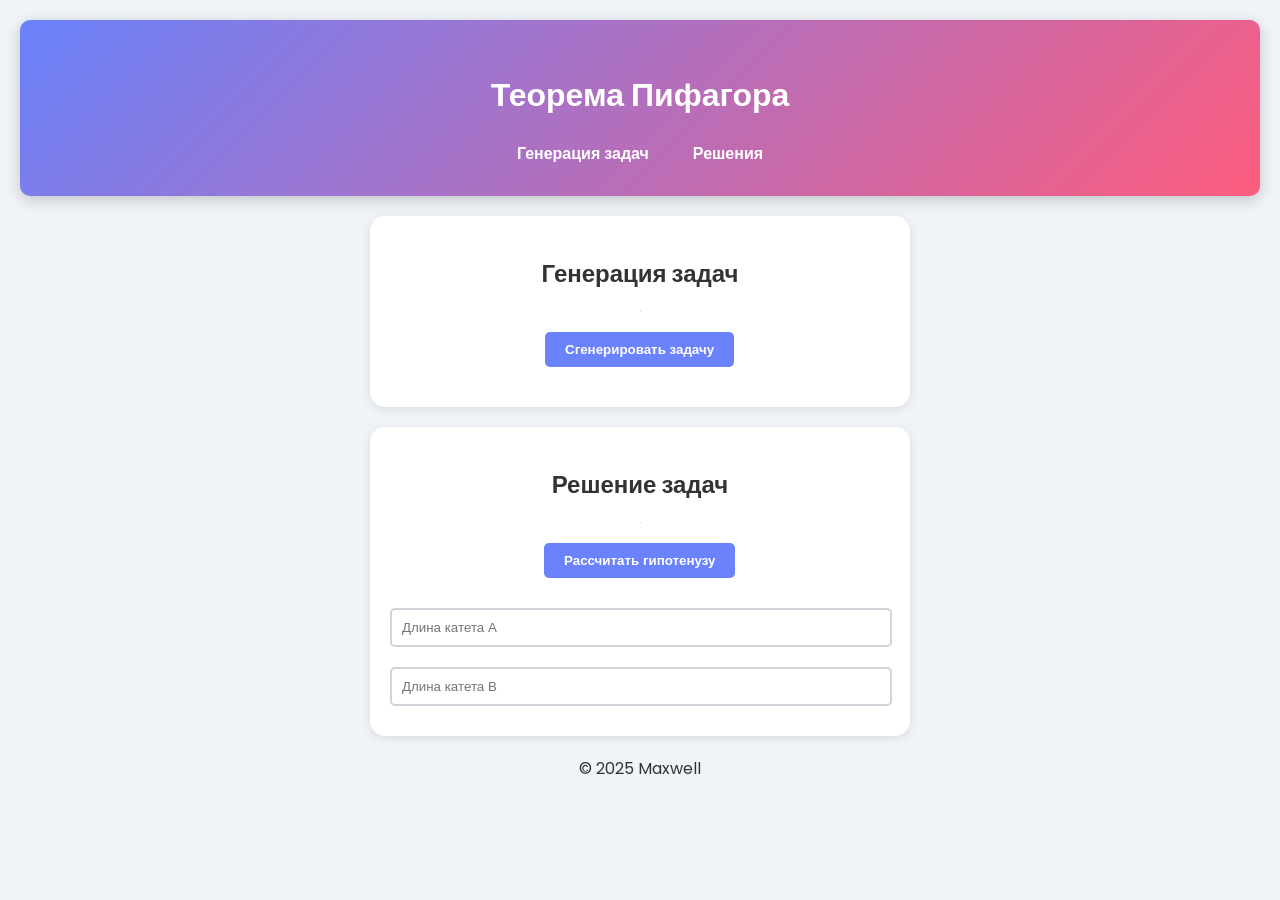
==== index.html @ eb2214d1 "Fix: Rename HTML file to index.html for GitHub Pages, fix .gitignore" ====
<!DOCTYPE html>
<html lang="ru">
<head>
    <meta charset="UTF-8">
    <meta name="viewport" content="width=device-width, initial-scale=1.0">
    <title>Теорема Пифагора</title>
    <link rel="stylesheet" href="styles.css">
    <link rel="preconnect" href="https://fonts.googleapis.com">
    <link rel="preconnect" href="https://fonts.gstatic.com" crossorigin>
    <link href="https://fonts.googleapis.com/css2?family=Poppins:wght@400;600&display=swap" rel="stylesheet">
</head>
<body>
    <header>
        <h1>Теорема Пифагора</h1>
        <nav>
            <a href="#generate">Генерация задач</a>
            <a href="#solutions">Решения</a>
        </nav>
    </header>

    <section id="generate" class="card fade-in">
        <h2>Генерация задач</h2>
        <img src="images/pithagorean_theorem.png" alt="Иллюстрация теоремы Пифагора" class="img-center zoom-hover">
        <div class="button-container">
            <button id="generateBtn">Сгенерировать задачу</button>
        </div>
        <div id="task"></div>
    </section>

    <section id="solutions" class="card fade-in">
        <h2>Решение задач</h2>
        <img src="images/math_study.jpg" alt="Изучение математики" class="img-center zoom-hover">
        <div class="button-container">
            <button id="calculateBtn">Рассчитать гипотенузу</button>
        </div>
        <input type="number" id="catetA" placeholder="Длина катета A" />
        <input type="number" id="catetB" placeholder="Длина катета B" />
        <div id="result"></div>
    </section>

    <footer>
        <p>&copy; 2025 Maxwell</p>
    </footer>

    <script src="script.js"></script>
</body>
</html>
---- styles.css ----
/* Оптимизированные стили - без дублирования */
body {
    font-family: 'Poppins', sans-serif;
    margin: 0;
    padding: 20px;
    background-color: #f0f4f8;
    color: #333;
    overflow-x: hidden;
}

/* Анимация появления при загрузке */
@keyframes fadeInUp {
    from {
        opacity: 0;
        transform: translateY(30px);
    }
    to {
        opacity: 1;
        transform: translateY(0);
    }
}

.fade-in {
    animation: fadeInUp 0.8s ease-out forwards;
}

/* Задержка анимации для второй секции */
#solutions.fade-in {
    animation-delay: 0.3s;
    opacity: 0;
}

/* Анимация увеличения изображений при наведении */
.zoom-hover {
    transition: transform 0.4s ease, box-shadow 0.4s ease;
}

.zoom-hover:hover {
    transform: scale(1.05);
    box-shadow: 0 8px 25px rgba(0, 0, 0, 0.2);
}

/* Анимация пульсации для кнопок */
@keyframes pulse {
    0% {
        box-shadow: 0 0 0 0 rgba(106, 130, 251, 0.7);
    }
    70% {
        box-shadow: 0 0 0 10px rgba(106, 130, 251, 0);
    }
    100% {
        box-shadow: 0 0 0 0 rgba(106, 130, 251, 0);
    }
}

button:hover {
    background-color: #5a72e4;
    transform: translateY(-2px);
    animation: pulse 1s infinite;
}

/* Анимация появления результатов */
@keyframes slideIn {
    from {
        opacity: 0;
        transform: translateX(-20px);
    }
    to {
        opacity: 1;
        transform: translateX(0);
    }
}

#task, #result {
    animation: slideIn 0.5s ease-out;
}

header {
    background: linear-gradient(135deg, #6a82fb, #fc5c7d);
    color: white;
    padding: 30px;
    text-align: center;
    border-radius: 10px;
    box-shadow: 0 4px 15px rgba(0, 0, 0, 0.2);
}

nav a {
    margin: 0 20px;
    color: white;
    text-decoration: none;
    font-weight: 600;
    position: relative;
}

nav a:hover::after {
    content: '';
    position: absolute;
    left: 50%;
    bottom: -5px;
    transform: translateX(-50%);
    height: 2px;
    width: 100%;
    background: white;
}

.card {
    margin: 20px auto;
    background-color: white;
    padding: 20px;
    border-radius: 15px;
    box-shadow: 0 2px 10px rgba(0, 0, 0, 0.1);
    max-width: 500px;
    text-align: center;
}

.button-container {
    margin: 20px 0;
}

button {
    padding: 10px 20px;
    border: none;
    border-radius: 5px;
    background-color: #6a82fb;
    color: white;
    cursor: pointer;
    transition: background-color 0.3s, transform 0.2s;
    font-weight: 600;
    will-change: transform;
}

button:hover {
    background-color: #5a72e4;
    transform: translateY(-2px);
}

input {
    padding: 10px;
    margin: 10px 0;
    border: 2px solid #ced4da;
    border-radius: 5px;
    width: calc(100% - 22px);
    outline: none;
    transition: border-color 0.3s;
}

input:focus {
    border-color: #6a82fb;
}

footer {
    text-align: center;
    margin-top: 20px;
    font-weight: 400;
}

.img-center {
    display: block;
    margin: 20px auto;
    max-width: 80%;
    height: auto;
    border-radius: 10px;
    box-shadow: 0 2px 10px rgba(0, 0, 0, 0.1);
}
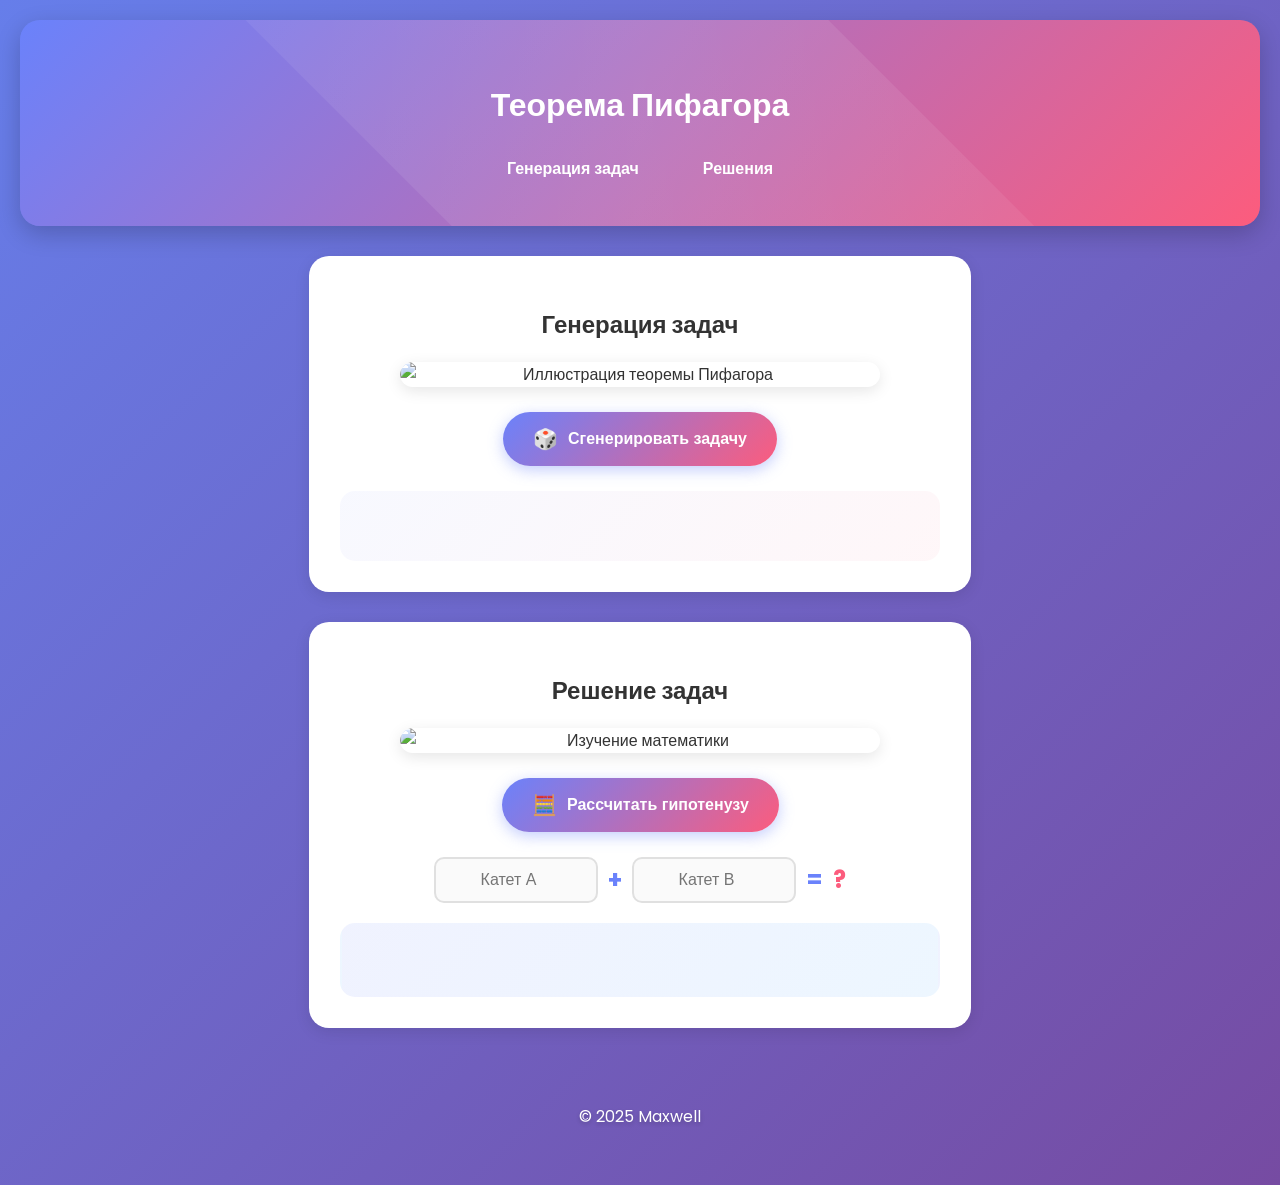
==== commit 6c9cba1b: "feat: добавлен современный дизайн с рабочими картинками и анимациями - Заменены локальные картинки н" ====
--- a/index.html
+++ b/index.html
@@ -20,22 +20,39 @@
 
     <section id="generate" class="card fade-in">
         <h2>Генерация задач</h2>
-        <img src="images/pithagorean_theorem.png" alt="Иллюстрация теоремы Пифагора" class="img-center zoom-hover">
+        <div class="image-wrapper">
+            <img src="https://images.unsplash.com/photo-1635070041078-e363dbe005cb?w=600&h=400&fit=crop" alt="Иллюстрация теоремы Пифагора" class="img-center zoom-hover" loading="lazy">
+            <div class="image-overlay"></div>
+        </div>
         <div class="button-container">
-            <button id="generateBtn">Сгенерировать задачу</button>
+            <button id="generateBtn">
+                <span class="btn-icon">🎲</span>
+                <span>Сгенерировать задачу</span>
+            </button>
         </div>
-        <div id="task"></div>
+        <div id="task" class="result-box"></div>
     </section>
 
     <section id="solutions" class="card fade-in">
         <h2>Решение задач</h2>
-        <img src="images/math_study.jpg" alt="Изучение математики" class="img-center zoom-hover">
+        <div class="image-wrapper">
+            <img src="https://images.unsplash.com/photo-1509228468518-180dd4864904?w=600&h=400&fit=crop" alt="Изучение математики" class="img-center zoom-hover" loading="lazy">
+            <div class="image-overlay"></div>
+        </div>
         <div class="button-container">
-            <button id="calculateBtn">Рассчитать гипотенузу</button>
+            <button id="calculateBtn">
+                <span class="btn-icon">🧮</span>
+                <span>Рассчитать гипотенузу</span>
+            </button>
         </div>
-        <input type="number" id="catetA" placeholder="Длина катета A" />
-        <input type="number" id="catetB" placeholder="Длина катета B" />
-        <div id="result"></div>
+        <div class="input-group">
+            <input type="number" id="catetA" placeholder="Катет A" />
+            <span class="input-divider">+</span>
+            <input type="number" id="catetB" placeholder="Катет B" />
+            <span class="input-divider">=</span>
+            <span class="input-result-placeholder">?</span>
+        </div>
+        <div id="result" class="result-box highlight"></div>
     </section>
 
     <footer>
--- a/styles.css
+++ b/styles.css
@@ -1,10 +1,22 @@
 /* Оптимизированные стили - без дублирования */
+:root {
+    --primary-color: #6a82fb;
+    --secondary-color: #fc5c7d;
+    --accent-color: #4facfe;
+    --text-color: #333;
+    --bg-color: #f0f4f8;
+    --card-bg: #ffffff;
+    --shadow-light: 0 4px 15px rgba(0, 0, 0, 0.1);
+    --shadow-hover: 0 8px 25px rgba(0, 0, 0, 0.2);
+}
+
 body {
     font-family: 'Poppins', sans-serif;
     margin: 0;
     padding: 20px;
-    background-color: #f0f4f8;
-    color: #333;
+    background: linear-gradient(135deg, #667eea 0%, #764ba2 100%);
+    min-height: 100vh;
+    color: var(--text-color);
     overflow-x: hidden;
 }
 
@@ -20,43 +32,17 @@
     }
 }
 
-.fade-in {
-    animation: fadeInUp 0.8s ease-out forwards;
-}
-
-/* Задержка анимации для второй секции */
-#solutions.fade-in {
-    animation-delay: 0.3s;
-    opacity: 0;
-}
-
-/* Анимация увеличения изображений при наведении */
-.zoom-hover {
-    transition: transform 0.4s ease, box-shadow 0.4s ease;
-}
-
-.zoom-hover:hover {
-    transform: scale(1.05);
-    box-shadow: 0 8px 25px rgba(0, 0, 0, 0.2);
-}
-
 /* Анимация пульсации для кнопок */
 @keyframes pulse {
     0% {
         box-shadow: 0 0 0 0 rgba(106, 130, 251, 0.7);
     }
     70% {
-        box-shadow: 0 0 0 10px rgba(106, 130, 251, 0);
+        box-shadow: 0 0 0 15px rgba(106, 130, 251, 0);
     }
     100% {
         box-shadow: 0 0 0 0 rgba(106, 130, 251, 0);
     }
-}
-
-button:hover {
-    background-color: #5a72e4;
-    transform: translateY(-2px);
-    animation: pulse 1s infinite;
 }
 
 /* Анимация появления результатов */
@@ -71,17 +57,64 @@
     }
 }
 
+/* Анимация свечения */
+@keyframes glow {
+    0%, 100% {
+        box-shadow: 0 0 5px rgba(106, 130, 251, 0.5), 0 0 10px rgba(106, 130, 251, 0.3);
+    }
+    50% {
+        box-shadow: 0 0 20px rgba(106, 130, 251, 0.8), 0 0 30px rgba(106, 130, 251, 0.4);
+    }
+}
+
+.fade-in {
+    animation: fadeInUp 0.8s ease-out forwards;
+}
+
+#solutions.fade-in {
+    animation-delay: 0.3s;
+    opacity: 0;
+}
+
+.zoom-hover {
+    transition: transform 0.4s ease, box-shadow 0.4s ease;
+}
+
+.zoom-hover:hover {
+    transform: scale(1.05);
+    box-shadow: var(--shadow-hover);
+}
+
 #task, #result {
     animation: slideIn 0.5s ease-out;
 }
 
 header {
-    background: linear-gradient(135deg, #6a82fb, #fc5c7d);
+    background: linear-gradient(135deg, var(--primary-color), var(--secondary-color));
     color: white;
-    padding: 30px;
+    padding: 40px 30px;
     text-align: center;
-    border-radius: 10px;
-    box-shadow: 0 4px 15px rgba(0, 0, 0, 0.2);
+    border-radius: 20px;
+    box-shadow: var(--shadow-hover);
+    position: relative;
+    overflow: hidden;
+}
+
+header::before {
+    content: '';
+    position: absolute;
+    top: -50%;
+    left: -50%;
+    width: 200%;
+    height: 200%;
+    background: linear-gradient(45deg, transparent, rgba(255,255,255,0.1), transparent);
+    transform: rotate(45deg);
+    animation: shimmer 3s infinite;
+}
+
+@keyframes shimmer {
+    0% { transform: translateX(-100%) rotate(45deg); }
+    100% { transform: translateX(100%) rotate(45deg); }
 }
 
 nav a {
@@ -90,75 +123,240 @@
     text-decoration: none;
     font-weight: 600;
     position: relative;
-}
-
-nav a:hover::after {
+    display: inline-block;
+    padding: 5px 10px;
+    transition: transform 0.3s ease;
+}
+
+nav a:hover {
+    transform: translateY(-2px);
+}
+
+nav a::after {
     content: '';
     position: absolute;
+    bottom: 0;
+    left: 0;
+    width: 0;
+    height: 2px;
+    background: white;
+    transition: width 0.3s ease;
+}
+
+nav a:hover::after {
+    width: 100%;
+}
+
+.card {
+    margin: 30px auto;
+    background: var(--card-bg);
+    padding: 30px;
+    border-radius: 20px;
+    box-shadow: var(--shadow-light);
+    max-width: 600px;
+    text-align: center;
+    backdrop-filter: blur(10px);
+    border: 1px solid rgba(255, 255, 255, 0.2);
+    transition: transform 0.3s ease, box-shadow 0.3s ease;
+}
+
+.card:hover {
+    transform: translateY(-5px);
+    box-shadow: var(--shadow-hover);
+}
+
+.image-wrapper {
+    position: relative;
+    margin: 20px auto;
+    max-width: 80%;
+    border-radius: 15px;
+    overflow: hidden;
+    box-shadow: var(--shadow-light);
+}
+
+.image-overlay {
+    position: absolute;
+    top: 0;
+    left: 0;
+    right: 0;
+    bottom: 0;
+    background: linear-gradient(135deg, rgba(106, 130, 251, 0.1), rgba(252, 92, 125, 0.1));
+    opacity: 0;
+    transition: opacity 0.4s ease;
+    pointer-events: none;
+}
+
+.image-wrapper:hover .image-overlay {
+    opacity: 1;
+}
+
+.img-center {
+    display: block;
+    width: 100%;
+    height: auto;
+    border-radius: 15px;
+}
+
+.button-container {
+    margin: 25px 0;
+}
+
+button {
+    padding: 15px 30px;
+    border: none;
+    border-radius: 50px;
+    background: linear-gradient(135deg, var(--primary-color), var(--secondary-color));
+    color: white;
+    cursor: pointer;
+    transition: all 0.3s ease;
+    font-weight: 600;
+    font-size: 16px;
+    display: inline-flex;
+    align-items: center;
+    gap: 10px;
+    will-change: transform;
+    box-shadow: 0 4px 15px rgba(106, 130, 251, 0.4);
+    position: relative;
+    overflow: hidden;
+}
+
+button::before {
+    content: '';
+    position: absolute;
+    top: 50%;
     left: 50%;
-    bottom: -5px;
-    transform: translateX(-50%);
-    height: 2px;
-    width: 100%;
+    width: 0;
+    height: 0;
+    border-radius: 50%;
+    background: rgba(255, 255, 255, 0.3);
+    transform: translate(-50%, -50%);
+    transition: width 0.6s, height 0.6s;
+}
+
+button:hover::before {
+    width: 300px;
+    height: 300px;
+}
+
+button:hover {
+    transform: translateY(-3px);
+    box-shadow: 0 6px 20px rgba(106, 130, 251, 0.6);
+    animation: pulse 1.5s infinite;
+}
+
+button:active {
+    transform: translateY(-1px);
+}
+
+.btn-icon {
+    font-size: 20px;
+}
+
+.input-group {
+    display: flex;
+    align-items: center;
+    justify-content: center;
+    gap: 10px;
+    margin: 20px 0;
+    flex-wrap: wrap;
+}
+
+input {
+    padding: 12px 20px;
+    border: 2px solid #e0e0e0;
+    border-radius: 10px;
+    width: 120px;
+    outline: none;
+    transition: all 0.3s ease;
+    font-size: 16px;
+    text-align: center;
+    background: #fafafa;
+}
+
+input:focus {
+    border-color: var(--primary-color);
     background: white;
-}
-
-.card {
-    margin: 20px auto;
-    background-color: white;
+    box-shadow: 0 0 10px rgba(106, 130, 251, 0.2);
+    transform: scale(1.05);
+}
+
+.input-divider {
+    font-size: 24px;
+    font-weight: bold;
+    color: var(--primary-color);
+}
+
+.input-result-placeholder {
+    font-size: 24px;
+    font-weight: bold;
+    color: var(--secondary-color);
+}
+
+.result-box {
+    margin-top: 20px;
     padding: 20px;
     border-radius: 15px;
-    box-shadow: 0 2px 10px rgba(0, 0, 0, 0.1);
-    max-width: 500px;
-    text-align: center;
-}
-
-.button-container {
-    margin: 20px 0;
-}
-
-button {
-    padding: 10px 20px;
-    border: none;
-    border-radius: 5px;
-    background-color: #6a82fb;
-    color: white;
-    cursor: pointer;
-    transition: background-color 0.3s, transform 0.2s;
+    background: linear-gradient(135deg, rgba(106, 130, 251, 0.05), rgba(252, 92, 125, 0.05));
+    font-size: 18px;
     font-weight: 600;
-    will-change: transform;
-}
-
-button:hover {
-    background-color: #5a72e4;
-    transform: translateY(-2px);
-}
-
-input {
-    padding: 10px;
-    margin: 10px 0;
-    border: 2px solid #ced4da;
-    border-radius: 5px;
-    width: calc(100% - 22px);
-    outline: none;
-    transition: border-color 0.3s;
-}
-
-input:focus {
-    border-color: #6a82fb;
+    min-height: 30px;
+    display: flex;
+    align-items: center;
+    justify-content: center;
+}
+
+.result-box.highlight {
+    background: linear-gradient(135deg, rgba(106, 130, 251, 0.1), rgba(79, 172, 254, 0.1));
+    border: 2px solid transparent;
+    animation: glow 2s ease-in-out infinite;
+}
+
+.result-box:not(:empty) {
+    border-color: var(--primary-color);
 }
 
 footer {
     text-align: center;
-    margin-top: 20px;
+    margin-top: 40px;
+    padding: 20px;
+    color: white;
     font-weight: 400;
-}
-
-.img-center {
-    display: block;
-    margin: 20px auto;
-    max-width: 80%;
-    height: auto;
-    border-radius: 10px;
-    box-shadow: 0 2px 10px rgba(0, 0, 0, 0.1);
+    text-shadow: 0 2px 4px rgba(0, 0, 0, 0.2);
+}
+
+@media (max-width: 600px) {
+    body {
+        padding: 10px;
+    }
+    
+    header {
+        padding: 30px 20px;
+    }
+    
+    nav a {
+        margin: 0 10px;
+        font-size: 14px;
+    }
+    
+    .card {
+        padding: 20px;
+    }
+    
+    .input-group {
+        flex-direction: column;
+        gap: 5px;
+    }
+    
+    input {
+        width: 100%;
+    }
+    
+    .input-divider, .input-result-placeholder {
+        display: none;
+    }
+    
+    button {
+        padding: 12px 25px;
+        font-size: 14px;
+    }
 }
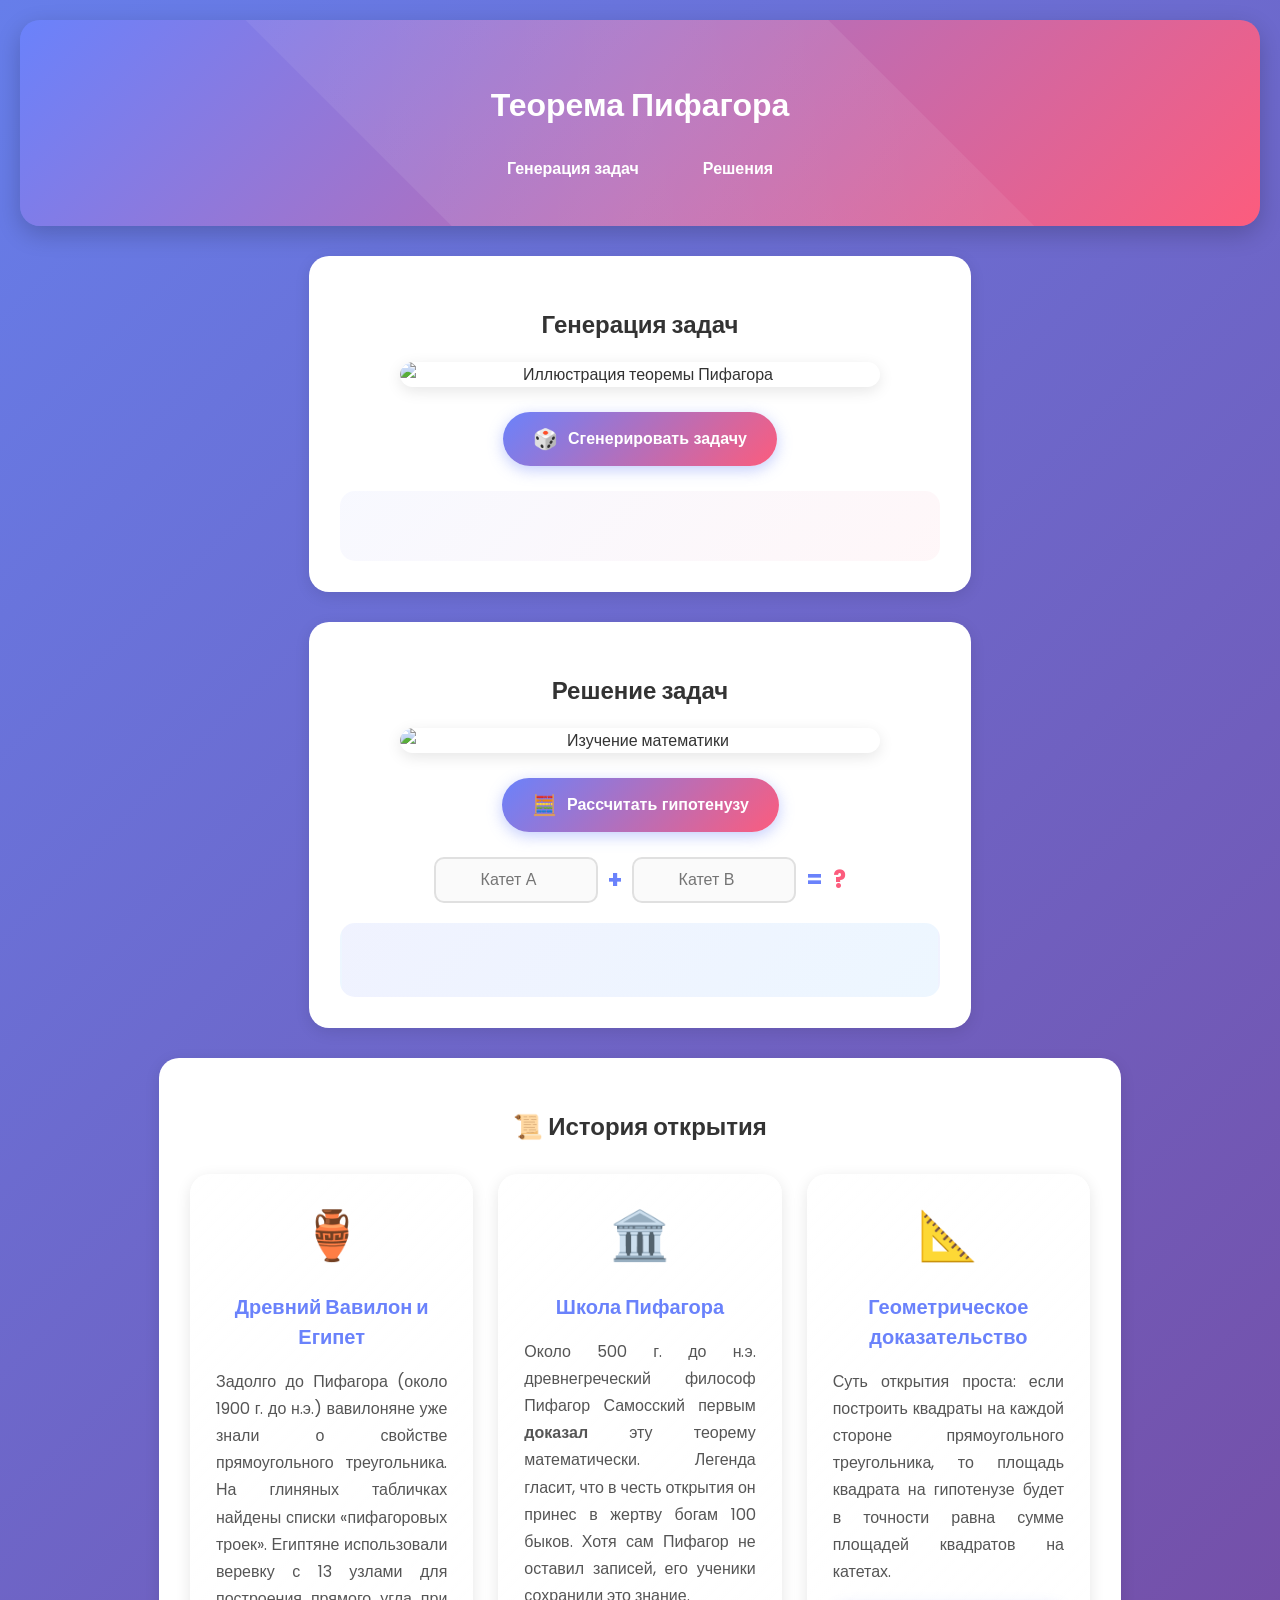
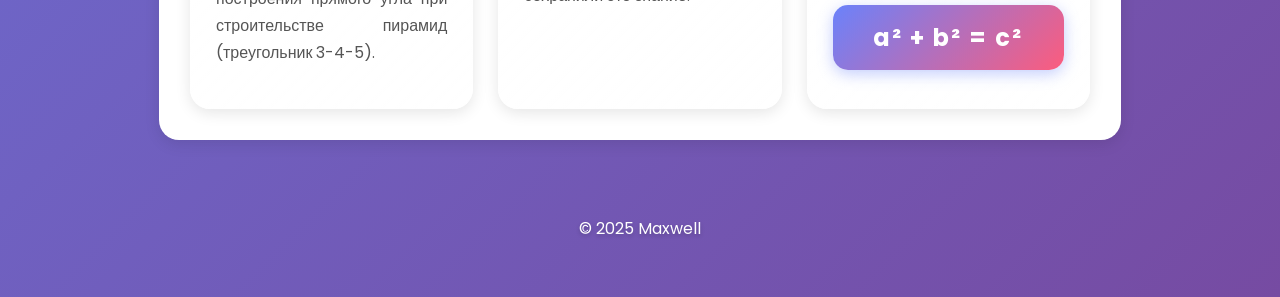
==== commit 1dc7db18: "update branch" ====
--- a/index.html
+++ b/index.html
@@ -55,6 +55,31 @@
         <div id="result" class="result-box highlight"></div>
     </section>
 
+    <!-- Раздел: История -->
+    <section id="history" class="card fade-in history-section">
+        <h2>📜 История открытия</h2>
+        <div class="history-content">
+            <div class="history-card scroll-reveal">
+                <div class="history-icon">🏺</div>
+                <h3>Древний Вавилон и Египет</h3>
+                <p>Задолго до Пифагора (около 1900 г. до н.э.) вавилоняне уже знали о свойстве прямоугольного треугольника. На глиняных табличках найдены списки «пифагоровых троек». Египтяне использовали веревку с 13 узлами для построения прямого угла при строительстве пирамид (треугольник 3-4-5).</p>
+            </div>
+            
+            <div class="history-card scroll-reveal" style="transition-delay: 0.2s;">
+                <div class="history-icon">🏛️</div>
+                <h3>Школа Пифагора</h3>
+                <p>Около 500 г. до н.э. древнегреческий философ Пифагор Самосский первым <strong>доказал</strong> эту теорему математически. Легенда гласит, что в честь открытия он принес в жертву богам 100 быков. Хотя сам Пифагор не оставил записей, его ученики сохранили это знание.</p>
+            </div>
+
+            <div class="history-card scroll-reveal" style="transition-delay: 0.4s;">
+                <div class="history-icon">📐</div>
+                <h3>Геометрическое доказательство</h3>
+                <p>Суть открытия проста: если построить квадраты на каждой стороне прямоугольного треугольника, то площадь квадрата на гипотенузе будет в точности равна сумме площадей квадратов на катетах.</p>
+                <div class="formula-box">a² + b² = c²</div>
+            </div>
+        </div>
+    </section>
+
     <footer>
         <p>&copy; 2025 Maxwell</p>
     </footer>
--- a/styles.css
+++ b/styles.css
@@ -359,4 +359,94 @@
         padding: 12px 25px;
         font-size: 14px;
     }
+}
+
+/* Стили для раздела истории */
+.history-section {
+    max-width: 900px;
+}
+
+.history-content {
+    display: grid;
+    grid-template-columns: repeat(auto-fit, minmax(250px, 1fr));
+    gap: 25px;
+    margin-top: 30px;
+}
+
+.history-card {
+    background: linear-gradient(135deg, rgba(255, 255, 255, 0.9), rgba(255, 255, 255, 0.7));
+    padding: 25px;
+    border-radius: 20px;
+    box-shadow: var(--shadow-light);
+    transition: all 0.4s ease;
+    border: 1px solid rgba(255, 255, 255, 0.3);
+    opacity: 0;
+    transform: translateY(30px);
+    animation: fadeInUp 0.8s ease-out forwards;
+}
+
+.history-card:hover {
+    transform: translateY(-10px) scale(1.02);
+    box-shadow: var(--shadow-hover);
+    background: linear-gradient(135deg, rgba(255, 255, 255, 1), rgba(255, 255, 255, 0.9));
+}
+
+.history-icon {
+    font-size: 48px;
+    margin-bottom: 15px;
+    display: block;
+    text-align: center;
+    animation: float 3s ease-in-out infinite;
+}
+
+@keyframes float {
+    0%, 100% {
+        transform: translateY(0);
+    }
+    50% {
+        transform: translateY(-10px);
+    }
+}
+
+.history-card h3 {
+    color: var(--primary-color);
+    margin-bottom: 15px;
+    font-size: 20px;
+    text-align: center;
+}
+
+.history-card p {
+    line-height: 1.7;
+    color: #555;
+    text-align: justify;
+}
+
+.formula-box {
+    background: linear-gradient(135deg, var(--primary-color), var(--secondary-color));
+    color: white;
+    padding: 15px 25px;
+    border-radius: 15px;
+    font-size: 24px;
+    font-weight: bold;
+    text-align: center;
+    margin-top: 20px;
+    box-shadow: 0 4px 15px rgba(106, 130, 251, 0.4);
+    letter-spacing: 2px;
+    animation: glow 2s ease-in-out infinite;
+}
+
+/* Адаптивность для истории */
+@media (max-width: 600px) {
+    .history-content {
+        grid-template-columns: 1fr;
+    }
+    
+    .history-card {
+        padding: 20px;
+    }
+    
+    .formula-box {
+        font-size: 20px;
+        padding: 12px 20px;
+    }
 }
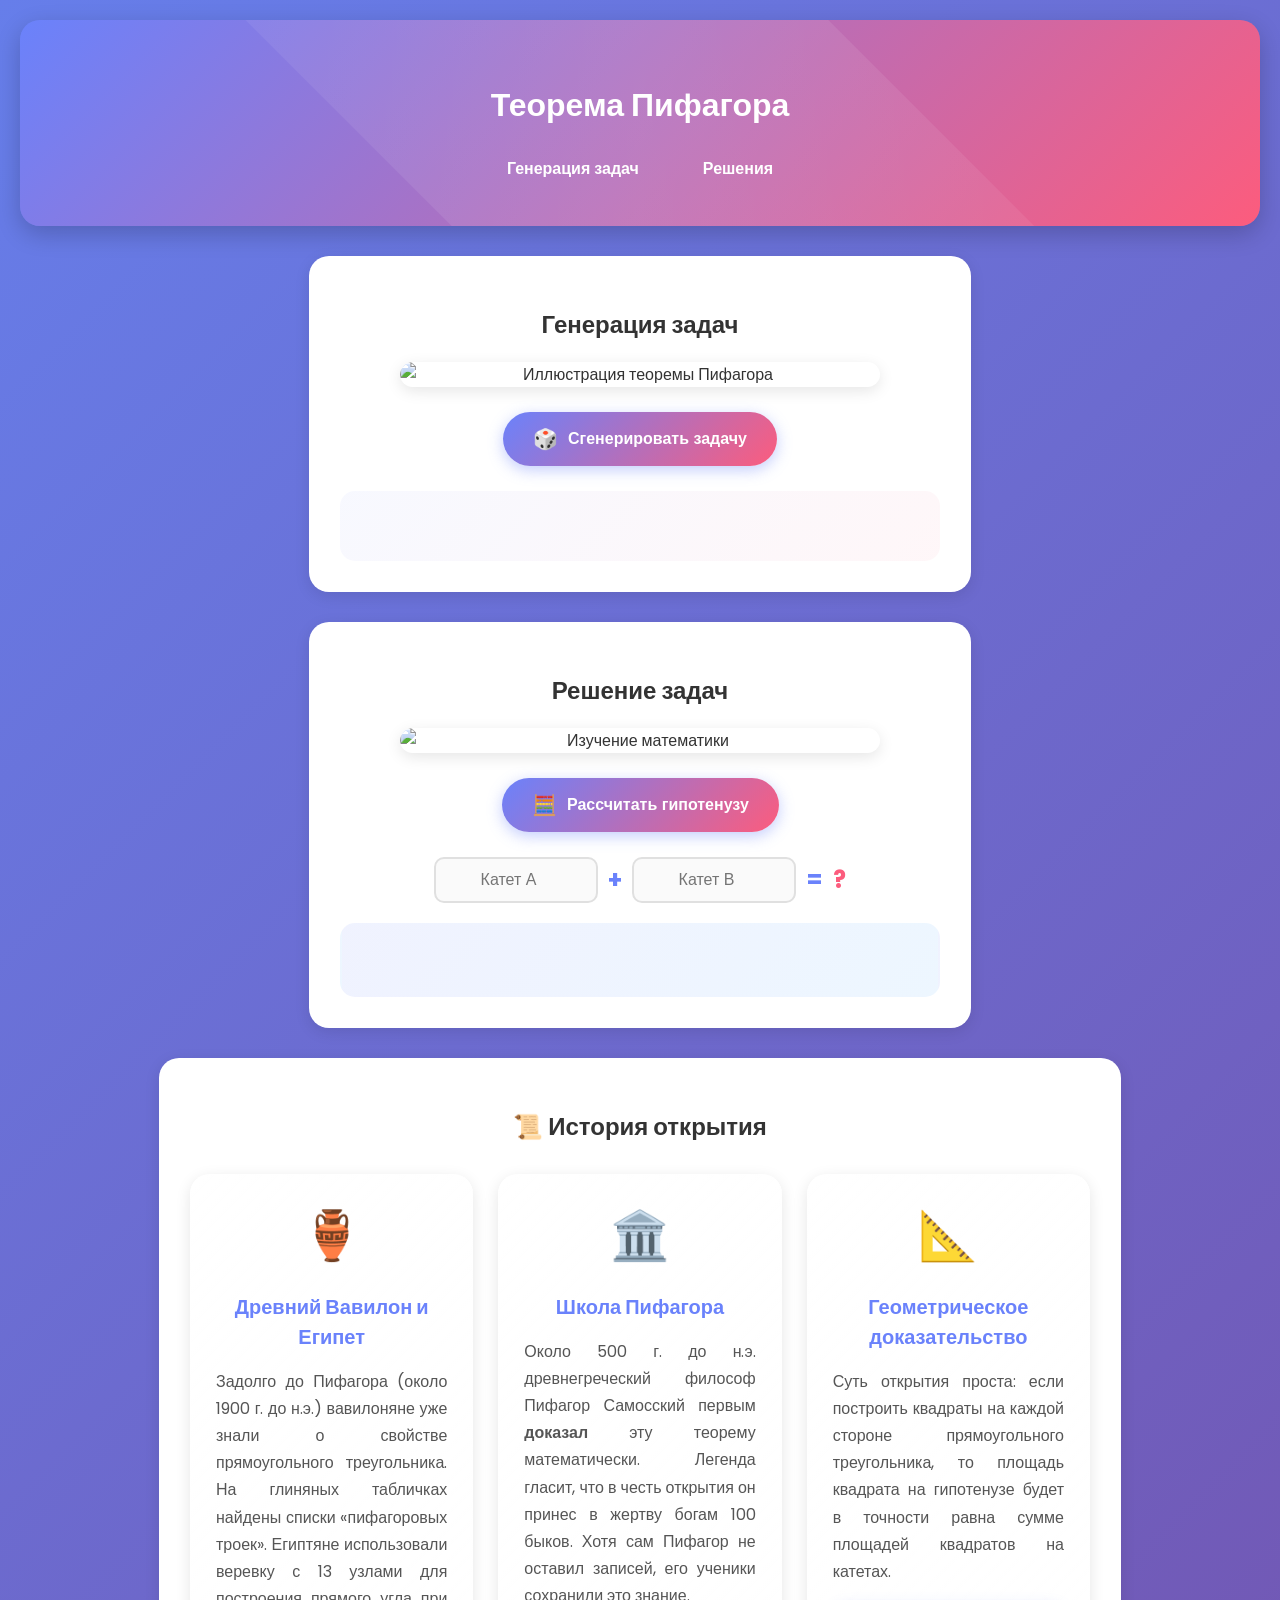
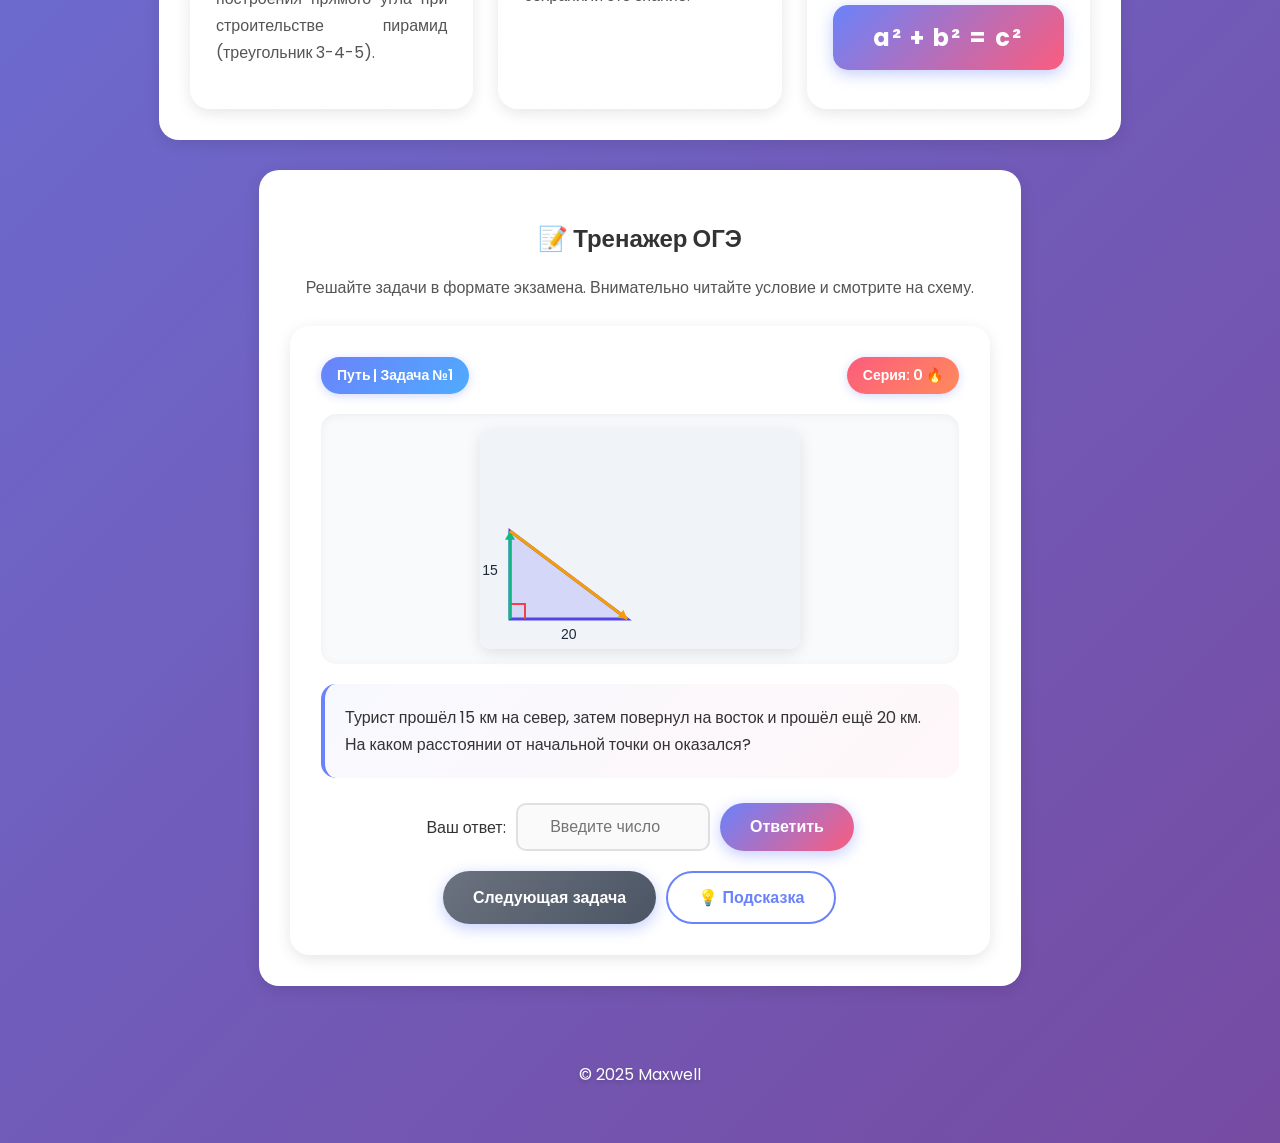
==== commit 394bd9c9: "update branch" ====
--- a/index.html
+++ b/index.html
@@ -80,6 +80,49 @@
         </div>
     </section>
 
+    <!-- Раздел: Тренажер ОГЭ -->
+    <section id="oge-practice" class="card fade-in oge-section">
+        <h2>📝 Тренажер ОГЭ</h2>
+        <p class="section-desc">Решайте задачи в формате экзамена. Внимательно читайте условие и смотрите на схему.</p>
+        
+        <div class="task-container glass-panel">
+            <div class="task-header">
+                <span class="badge" id="task-type">Задача №1</span>
+                <span class="badge difficulty" id="task-streak">Серия: 0 🔥</span>
+            </div>
+            
+            <div class="task-content">
+                <div class="task-visual">
+                    <canvas id="taskCanvas" width="320" height="220"></canvas>
+                </div>
+                <div class="task-text" id="task-text">
+                    Загрузка задачи...
+                </div>
+            </div>
+
+            <div class="input-group">
+                <label for="user-answer">Ваш ответ:</label>
+                <div class="input-row">
+                    <input type="number" id="user-answer" placeholder="Введите число" step="0.1">
+                    <button class="btn btn-primary" onclick="checkAnswer()">Ответить</button>
+                </div>
+            </div>
+
+            <div id="feedback" class="feedback hidden">
+                <!-- Результат проверки -->
+            </div>
+
+            <div class="task-controls">
+                <button class="btn btn-secondary" onclick="generateTask()">Следующая задача</button>
+                <button class="btn btn-outline" onclick="toggleHint()">💡 Подсказка</button>
+            </div>
+            
+            <div id="hint-box" class="hint-box hidden">
+                <strong>Формула:</strong> $a^2 + b^2 = c^2$, где $c$ — гипотенуза.
+            </div>
+        </div>
+    </section>
+
     <footer>
         <p>&copy; 2025 Maxwell</p>
     </footer>
--- a/styles.css
+++ b/styles.css
@@ -449,4 +449,193 @@
         font-size: 20px;
         padding: 12px 20px;
     }
+}
+
+/* Стили для раздела ОГЭ */
+.oge-section {
+    max-width: 700px;
+}
+
+.section-desc {
+    color: #555;
+    margin-bottom: 25px;
+    font-size: 16px;
+    line-height: 1.6;
+}
+
+.task-container {
+    margin-top: 20px;
+}
+
+.glass-panel {
+    background: rgba(255, 255, 255, 0.95);
+    border-radius: 20px;
+    padding: 30px;
+    box-shadow: var(--shadow-light);
+    border: 1px solid rgba(255, 255, 255, 0.5);
+}
+
+.task-header {
+    display: flex;
+    justify-content: space-between;
+    align-items: center;
+    margin-bottom: 20px;
+    flex-wrap: wrap;
+    gap: 10px;
+}
+
+.badge {
+    background: linear-gradient(135deg, var(--primary-color), var(--accent-color));
+    color: white;
+    padding: 8px 16px;
+    border-radius: 20px;
+    font-size: 14px;
+    font-weight: 600;
+    box-shadow: 0 2px 10px rgba(106, 130, 251, 0.3);
+}
+
+.badge.difficulty {
+    background: linear-gradient(135deg, var(--secondary-color), #ff8a5c);
+}
+
+.task-content {
+    display: flex;
+    flex-direction: column;
+    gap: 20px;
+    margin-bottom: 25px;
+}
+
+.task-visual {
+    display: flex;
+    justify-content: center;
+    background: #f8fafc;
+    border-radius: 15px;
+    padding: 15px;
+    box-shadow: inset 0 2px 10px rgba(0, 0, 0, 0.05);
+}
+
+#taskCanvas {
+    border-radius: 10px;
+    background: white;
+    box-shadow: 0 4px 15px rgba(0, 0, 0, 0.1);
+}
+
+.task-text {
+    background: linear-gradient(135deg, rgba(106, 130, 251, 0.05), rgba(252, 92, 125, 0.05));
+    padding: 20px;
+    border-radius: 15px;
+    font-size: 16px;
+    line-height: 1.7;
+    color: #333;
+    border-left: 4px solid var(--primary-color);
+    text-align: left;
+}
+
+.input-row {
+    display: flex;
+    gap: 10px;
+    flex-wrap: wrap;
+    justify-content: center;
+}
+
+.input-row input {
+    flex: 1;
+    min-width: 150px;
+    max-width: 250px;
+}
+
+.feedback {
+    padding: 15px 20px;
+    border-radius: 12px;
+    font-weight: 600;
+    text-align: center;
+    margin: 15px 0;
+    animation: slideIn 0.4s ease-out;
+}
+
+.feedback.correct {
+    background: linear-gradient(135deg, rgba(34, 197, 94, 0.1), rgba(34, 197, 94, 0.2));
+    color: #16a34a;
+    border: 2px solid #22c55e;
+}
+
+.feedback.incorrect {
+    background: linear-gradient(135deg, rgba(239, 68, 68, 0.1), rgba(239, 68, 68, 0.2));
+    color: #dc2626;
+    border: 2px solid #ef4444;
+}
+
+.task-controls {
+    display: flex;
+    gap: 10px;
+    justify-content: center;
+    flex-wrap: wrap;
+    margin-top: 20px;
+}
+
+.btn-secondary {
+    background: linear-gradient(135deg, #6b7280, #4b5563);
+}
+
+.btn-outline {
+    background: transparent;
+    border: 2px solid var(--primary-color);
+    color: var(--primary-color);
+    box-shadow: none;
+}
+
+.btn-outline:hover {
+    background: var(--primary-color);
+    color: white;
+    transform: translateY(-2px);
+}
+
+.hint-box {
+    margin-top: 20px;
+    padding: 15px 20px;
+    background: linear-gradient(135deg, rgba(251, 191, 36, 0.1), rgba(245, 158, 11, 0.1));
+    border: 2px dashed #f59e0b;
+    border-radius: 12px;
+    color: #92400e;
+    font-size: 14px;
+    animation: slideIn 0.4s ease-out;
+}
+
+.hidden {
+    display: none !important;
+}
+
+/* Адаптивность для ОГЭ */
+@media (max-width: 600px) {
+    .task-content {
+        flex-direction: column;
+    }
+    
+    .task-visual {
+        order: -1;
+    }
+    
+    #taskCanvas {
+        width: 100%;
+        height: auto;
+    }
+    
+    .input-row {
+        flex-direction: column;
+        align-items: stretch;
+    }
+    
+    .input-row input,
+    .input-row button {
+        width: 100%;
+        max-width: none;
+    }
+    
+    .task-controls {
+        flex-direction: column;
+    }
+    
+    .task-controls button {
+        width: 100%;
+    }
 }
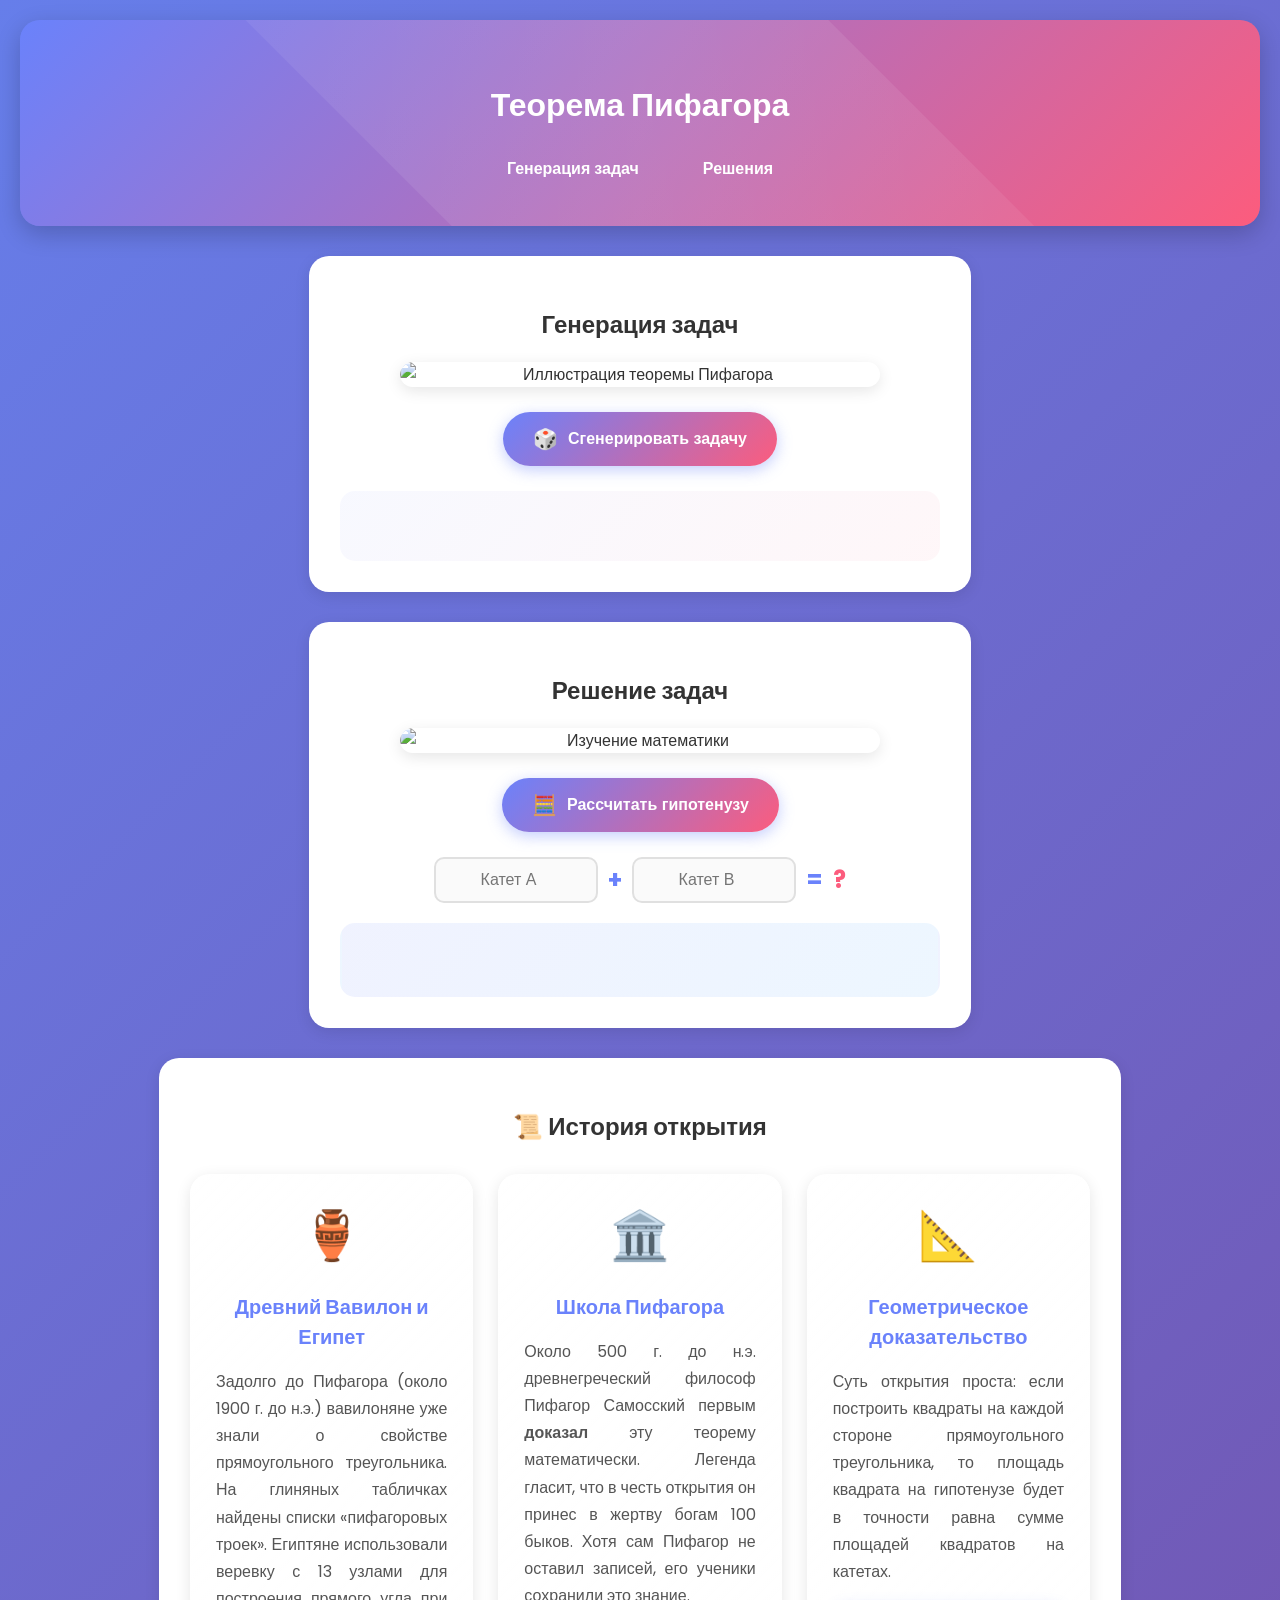
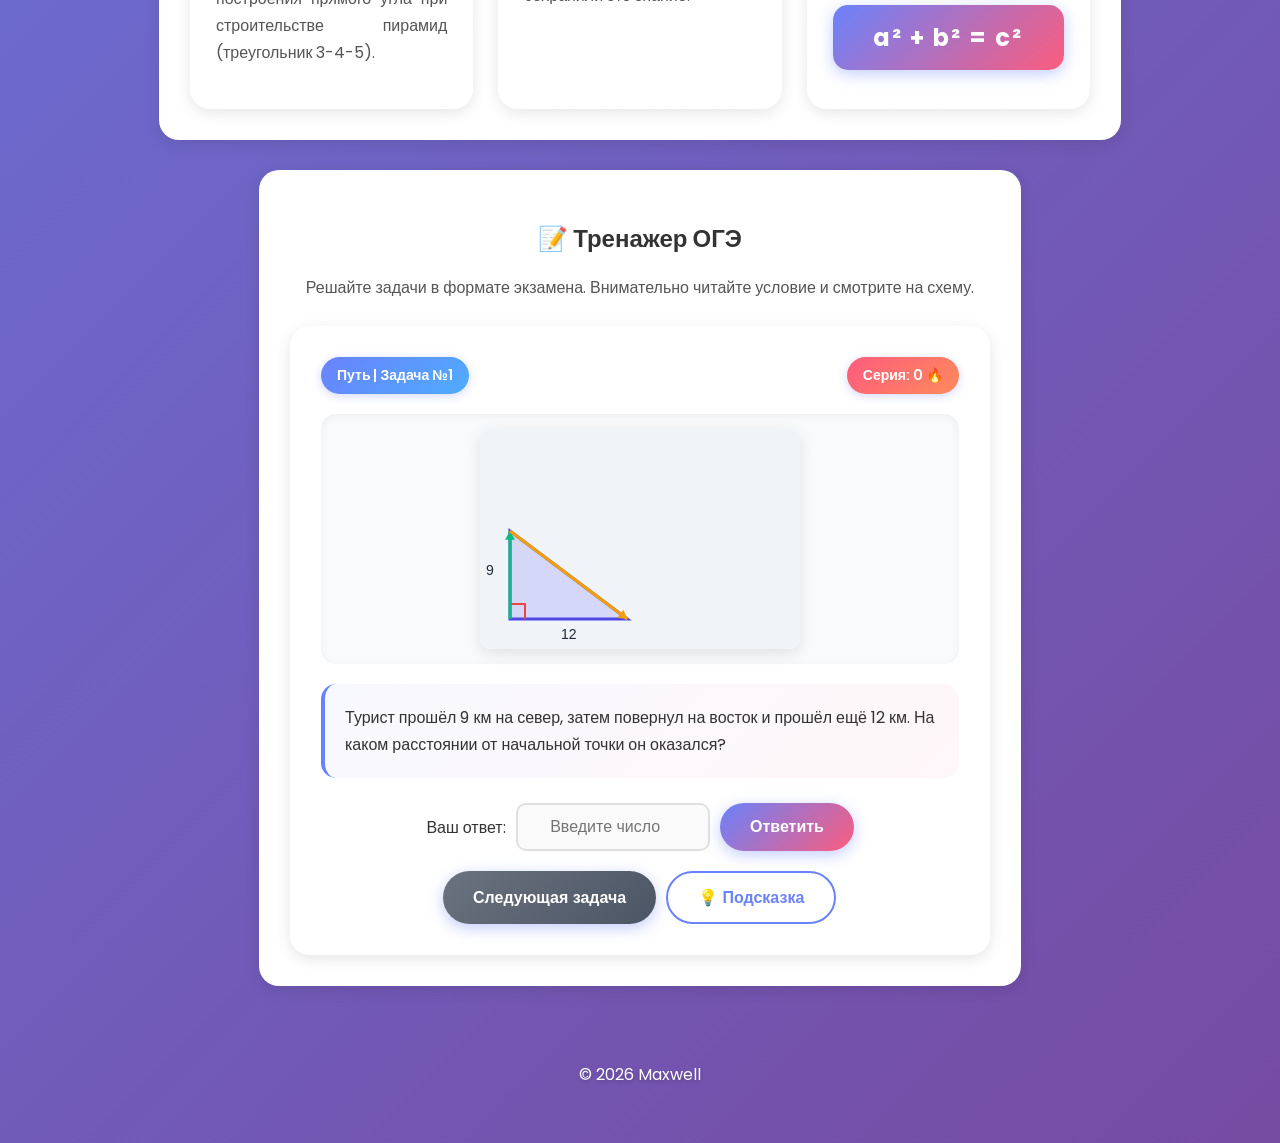
==== commit 8ecd9e9f: "Update index.html" ====
--- a/index.html
+++ b/index.html
@@ -124,9 +124,9 @@
     </section>
 
     <footer>
-        <p>&copy; 2025 Maxwell</p>
+        <p>&copy; 2026 Maxwell</p>
     </footer>
 
     <script src="script.js"></script>
 </body>
-</html>+</html>
